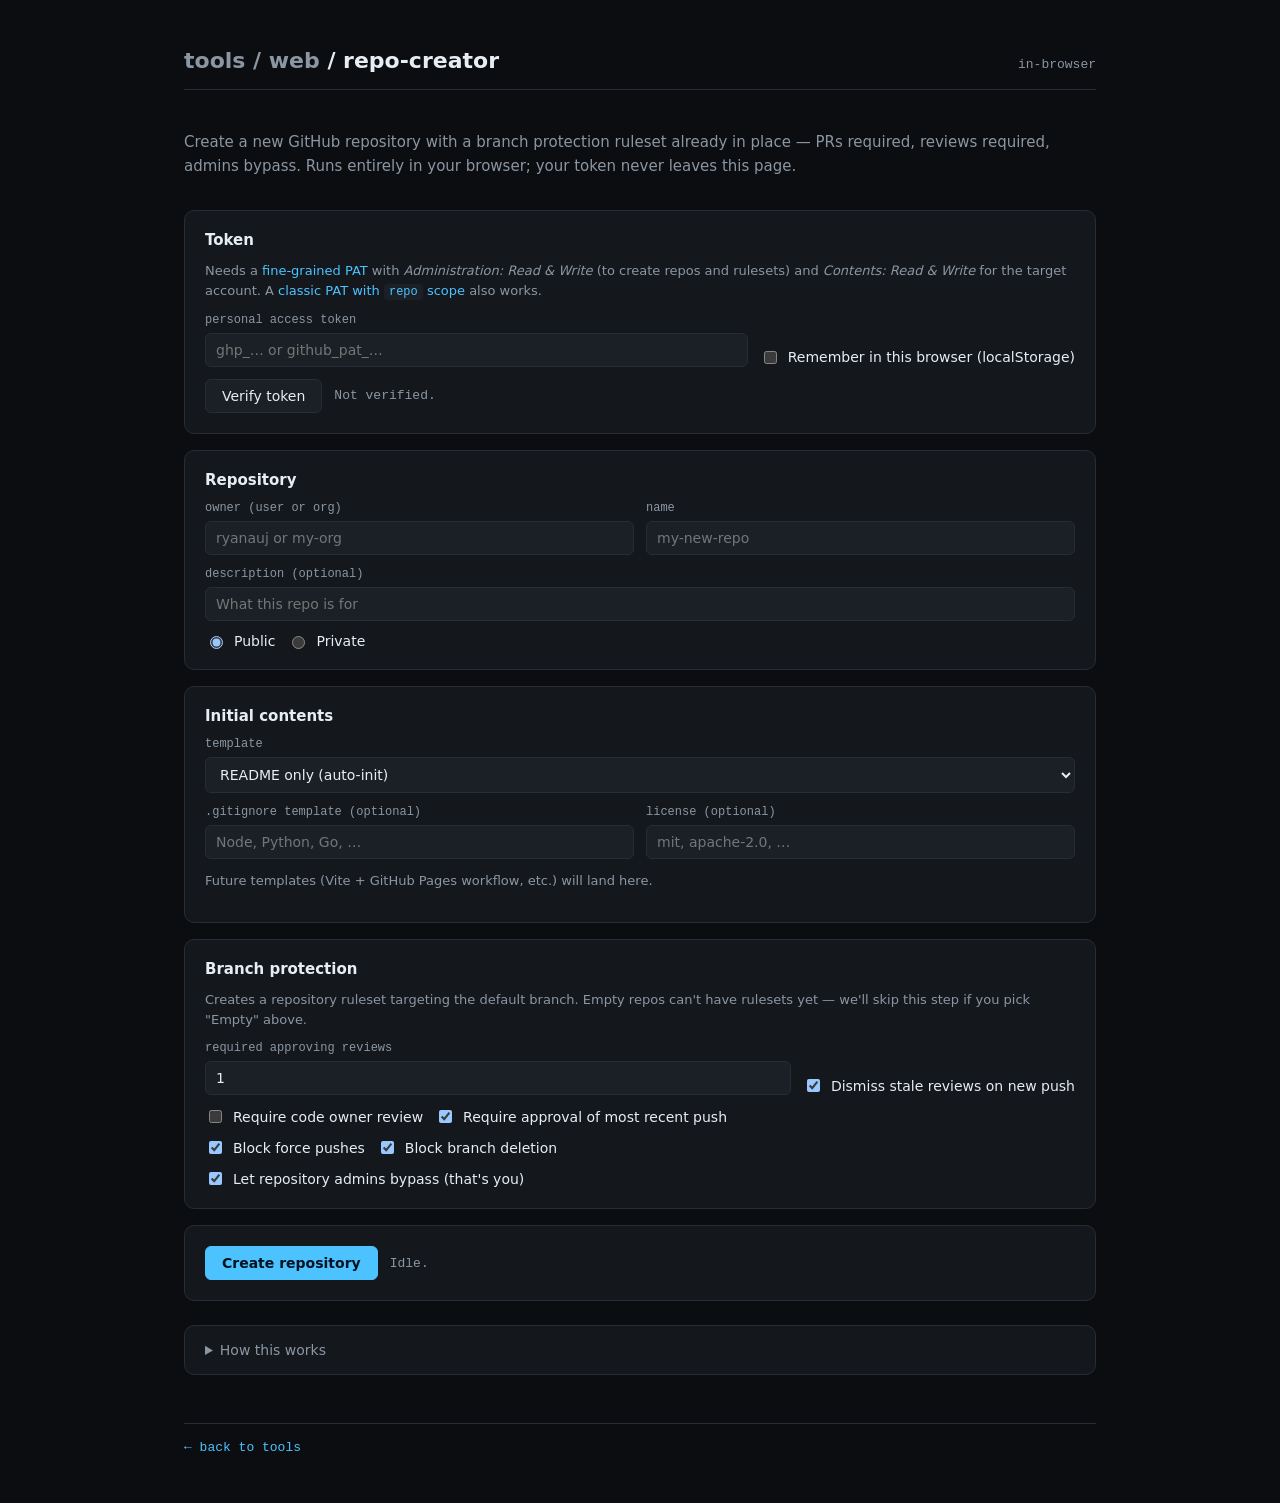
==== web/repo-creator/index.html @ 997384ac "Add repo-creator: in-browser GitHub repo + ruleset creator Creates a new repo and applies a default-" ====
<!doctype html>
<html lang="en">
<head>
  <meta charset="utf-8">
  <meta name="viewport" content="width=device-width, initial-scale=1">
  <title>repo creator</title>
  <link rel="stylesheet" href="../styles.css">
  <link rel="stylesheet" href="styles.css">
</head>
<body>
  <div class="container">
    <header class="site-header">
      <h1><a href="../" class="back">tools / web</a> / repo-creator</h1>
      <span class="meta">in-browser</span>
    </header>

    <p class="lede">
      Create a new GitHub repository with a branch protection ruleset already in place — PRs required, reviews required, admins bypass. Runs entirely in your browser; your token never leaves this page.
    </p>

    <section class="panel">
      <h2>Token</h2>
      <p class="hint">
        Needs a <a href="https://github.com/settings/tokens?type=beta" target="_blank" rel="noreferrer">fine-grained PAT</a> with
        <em>Administration: Read &amp; Write</em> (to create repos and rulesets) and <em>Contents: Read &amp; Write</em> for the target account.
        A <a href="https://github.com/settings/tokens/new?scopes=repo,admin:org" target="_blank" rel="noreferrer">classic PAT with <code>repo</code> scope</a> also works.
      </p>
      <div class="row">
        <label class="grow">
          <span>Personal access token</span>
          <input type="password" id="token" autocomplete="off" spellcheck="false" placeholder="ghp_… or github_pat_…">
        </label>
        <label class="check">
          <input type="checkbox" id="remember-token">
          <span>Remember in this browser (localStorage)</span>
        </label>
      </div>
      <div class="row">
        <button type="button" id="verify-btn">Verify token</button>
        <div class="status" id="token-status">Not verified.</div>
      </div>
    </section>

    <section class="panel">
      <h2>Repository</h2>
      <div class="row">
        <label class="grow">
          <span>Owner (user or org)</span>
          <input type="text" id="owner" placeholder="ryanauj or my-org" spellcheck="false">
        </label>
        <label class="grow">
          <span>Name</span>
          <input type="text" id="name" placeholder="my-new-repo" spellcheck="false">
        </label>
      </div>
      <label class="block">
        <span>Description (optional)</span>
        <input type="text" id="description" placeholder="What this repo is for">
      </label>
      <div class="row">
        <label class="check">
          <input type="radio" name="visibility" value="public" checked>
          <span>Public</span>
        </label>
        <label class="check">
          <input type="radio" name="visibility" value="private">
          <span>Private</span>
        </label>
      </div>
    </section>

    <section class="panel">
      <h2>Initial contents</h2>
      <div class="row">
        <label class="grow">
          <span>Template</span>
          <select id="template">
            <option value="readme">README only (auto-init)</option>
            <option value="empty">Empty (you'll push the first commit)</option>
          </select>
        </label>
      </div>
      <div class="row">
        <label class="grow">
          <span>.gitignore template (optional)</span>
          <input type="text" id="gitignore" placeholder="Node, Python, Go, …" spellcheck="false">
        </label>
        <label class="grow">
          <span>License (optional)</span>
          <input type="text" id="license" placeholder="mit, apache-2.0, …" spellcheck="false">
        </label>
      </div>
      <p class="hint">
        Future templates (Vite + GitHub Pages workflow, etc.) will land here.
      </p>
    </section>

    <section class="panel">
      <h2>Branch protection</h2>
      <p class="hint">
        Creates a repository ruleset targeting the default branch.
        Empty repos can't have rulesets yet — we'll skip this step if you pick "Empty" above.
      </p>
      <div class="row">
        <label class="grow">
          <span>Required approving reviews</span>
          <input type="number" id="reviews" min="0" max="6" value="1">
        </label>
        <label class="check">
          <input type="checkbox" id="dismiss-stale" checked>
          <span>Dismiss stale reviews on new push</span>
        </label>
      </div>
      <div class="row">
        <label class="check">
          <input type="checkbox" id="require-codeowner">
          <span>Require code owner review</span>
        </label>
        <label class="check">
          <input type="checkbox" id="require-last-push" checked>
          <span>Require approval of most recent push</span>
        </label>
      </div>
      <div class="row">
        <label class="check">
          <input type="checkbox" id="block-force-push" checked>
          <span>Block force pushes</span>
        </label>
        <label class="check">
          <input type="checkbox" id="block-deletion" checked>
          <span>Block branch deletion</span>
        </label>
      </div>
      <div class="row">
        <label class="check">
          <input type="checkbox" id="admin-bypass" checked>
          <span>Let repository admins bypass (that's you)</span>
        </label>
      </div>
    </section>

    <section class="panel">
      <div class="row">
        <button type="button" id="create-btn" class="primary">Create repository</button>
        <div class="status" id="create-status">Idle.</div>
      </div>
    </section>

    <section class="panel log-panel" id="log-panel" hidden>
      <h2>Log</h2>
      <ol class="log" id="log"></ol>
      <div class="result" id="result" hidden></div>
    </section>

    <details class="about">
      <summary>How this works</summary>
      <p>
        The page talks to <code>api.github.com</code> directly using your PAT. The repository is created via
        <code>POST /user/repos</code> or <code>POST /orgs/{org}/repos</code>, then a
        <a href="https://docs.github.com/en/rest/repos/rules" target="_blank" rel="noreferrer">repository ruleset</a>
        is created on the default branch with <code>pull_request</code>, <code>non_fast_forward</code>, and
        <code>deletion</code> rules as configured.
      </p>
      <p>
        "Admin bypass" adds the repository <code>Admin</code> role (id 5) to the ruleset's <code>bypass_actors</code>,
        so anyone with admin (you, as the owner) can push or merge without going through the ruleset.
      </p>
      <p>
        Your token is kept in memory by default. The "Remember" checkbox stores it in this browser's
        <code>localStorage</code> — convenient, but anything running on this origin could read it.
      </p>
    </details>

    <footer class="footer">
      <a href="../">← back to tools</a>
    </footer>
  </div>

  <script src="app.js" type="module"></script>
</body>
</html>
---- web/styles.css ----
:root {
  color-scheme: dark;
  --bg: #0b0d10;
  --panel: #14181d;
  --panel-2: #1b2027;
  --border: #262d36;
  --text: #e6edf3;
  --muted: #8b96a3;
  --accent: #4cc2ff;
  --accent-2: #7ee787;
  --warn: #ffb454;
  --mono: ui-monospace, SFMono-Regular, "SF Mono", Menlo, Consolas, monospace;
  --sans: system-ui, -apple-system, "Segoe UI", Roboto, sans-serif;
}

* { box-sizing: border-box; }

html, body {
  margin: 0;
  background: var(--bg);
  color: var(--text);
  font-family: var(--sans);
  min-height: 100vh;
}

a { color: var(--accent); text-decoration: none; }
a:hover { text-decoration: underline; }

.container {
  max-width: 960px;
  margin: 0 auto;
  padding: 48px 24px;
}

.site-header {
  display: flex;
  justify-content: space-between;
  align-items: baseline;
  margin-bottom: 40px;
  border-bottom: 1px solid var(--border);
  padding-bottom: 16px;
}

.site-header h1 {
  margin: 0;
  font-size: 22px;
  font-weight: 600;
}

.site-header .meta {
  color: var(--muted);
  font-size: 13px;
  font-family: var(--mono);
}

.lede {
  color: var(--muted);
  margin: 0 0 32px;
  font-size: 15px;
  line-height: 1.6;
}

.tool-grid {
  display: grid;
  grid-template-columns: repeat(auto-fill, minmax(260px, 1fr));
  gap: 16px;
}

.tool-card {
  display: block;
  padding: 20px;
  background: var(--panel);
  border: 1px solid var(--border);
  border-radius: 10px;
  color: var(--text);
  transition: border-color 120ms, background 120ms;
}

.tool-card:hover {
  border-color: var(--accent);
  background: var(--panel-2);
  text-decoration: none;
}

.tool-card h2 {
  margin: 0 0 8px;
  font-size: 16px;
  font-weight: 600;
}

.tool-card p {
  margin: 0;
  color: var(--muted);
  font-size: 14px;
  line-height: 1.5;
}

.footer {
  margin-top: 48px;
  padding-top: 16px;
  border-top: 1px solid var(--border);
  color: var(--muted);
  font-size: 13px;
  font-family: var(--mono);
}
---- web/repo-creator/styles.css ----
.panel {
  background: var(--panel);
  border: 1px solid var(--border);
  border-radius: 10px;
  padding: 20px;
  margin-bottom: 16px;
}

.panel h2 {
  margin: 0 0 12px;
  font-size: 15px;
  font-weight: 600;
}

.hint {
  margin: 0 0 12px;
  color: var(--muted);
  font-size: 13px;
  line-height: 1.5;
}

.hint code {
  font-family: var(--mono);
  font-size: 12px;
  background: var(--panel-2);
  padding: 1px 5px;
  border-radius: 4px;
}

.row {
  display: flex;
  gap: 12px;
  align-items: flex-end;
  margin-bottom: 12px;
  flex-wrap: wrap;
}

.row:last-child {
  margin-bottom: 0;
}

label.grow {
  flex: 1 1 200px;
  display: flex;
  flex-direction: column;
  gap: 6px;
}

label.block {
  display: flex;
  flex-direction: column;
  gap: 6px;
  margin-bottom: 12px;
}

label.check {
  display: inline-flex;
  align-items: center;
  gap: 8px;
  font-size: 14px;
  color: var(--text);
  cursor: pointer;
  user-select: none;
}

label > span:not(.check span) {
  font-size: 12px;
  color: var(--muted);
  font-family: var(--mono);
  text-transform: lowercase;
}

input[type="text"],
input[type="password"],
input[type="number"],
select {
  background: var(--panel-2);
  border: 1px solid var(--border);
  color: var(--text);
  border-radius: 6px;
  padding: 8px 10px;
  font-family: var(--sans);
  font-size: 14px;
  width: 100%;
}

input[type="text"]:focus,
input[type="password"]:focus,
input[type="number"]:focus,
select:focus {
  outline: none;
  border-color: var(--accent);
}

button {
  background: var(--panel-2);
  color: var(--text);
  border: 1px solid var(--border);
  border-radius: 6px;
  padding: 8px 16px;
  font-family: var(--sans);
  font-size: 14px;
  cursor: pointer;
  transition: border-color 120ms, background 120ms;
}

button:hover:not(:disabled) {
  border-color: var(--accent);
}

button.primary {
  background: var(--accent);
  color: #001220;
  border-color: var(--accent);
  font-weight: 600;
}

button.primary:hover:not(:disabled) {
  background: #6fcfff;
}

button:disabled {
  opacity: 0.5;
  cursor: not-allowed;
}

.status {
  font-family: var(--mono);
  font-size: 13px;
  color: var(--muted);
  align-self: center;
}

.status.ok { color: var(--accent-2); }
.status.err { color: var(--warn); }
.status.working { color: var(--accent); }

.log {
  margin: 0;
  padding-left: 20px;
  font-family: var(--mono);
  font-size: 13px;
  line-height: 1.6;
}

.log li {
  margin-bottom: 4px;
}

.log .ok::marker { color: var(--accent-2); }
.log .err::marker { color: var(--warn); }
.log .skip { color: var(--muted); }
.log .err { color: var(--warn); }

.result {
  margin-top: 16px;
  padding: 12px;
  background: var(--panel-2);
  border: 1px solid var(--border);
  border-radius: 6px;
  font-size: 14px;
}

.result a {
  font-family: var(--mono);
  font-size: 13px;
}

.about {
  margin-top: 24px;
  background: var(--panel);
  border: 1px solid var(--border);
  border-radius: 10px;
  padding: 16px 20px;
}

.about summary {
  cursor: pointer;
  color: var(--muted);
  font-size: 14px;
}

.about p {
  color: var(--muted);
  font-size: 13px;
  line-height: 1.6;
  margin: 12px 0 0;
}

.about code {
  font-family: var(--mono);
  font-size: 12px;
  background: var(--panel-2);
  padding: 1px 5px;
  border-radius: 4px;
}

.back {
  color: var(--muted);
}
.back:hover {
  color: var(--accent);
}
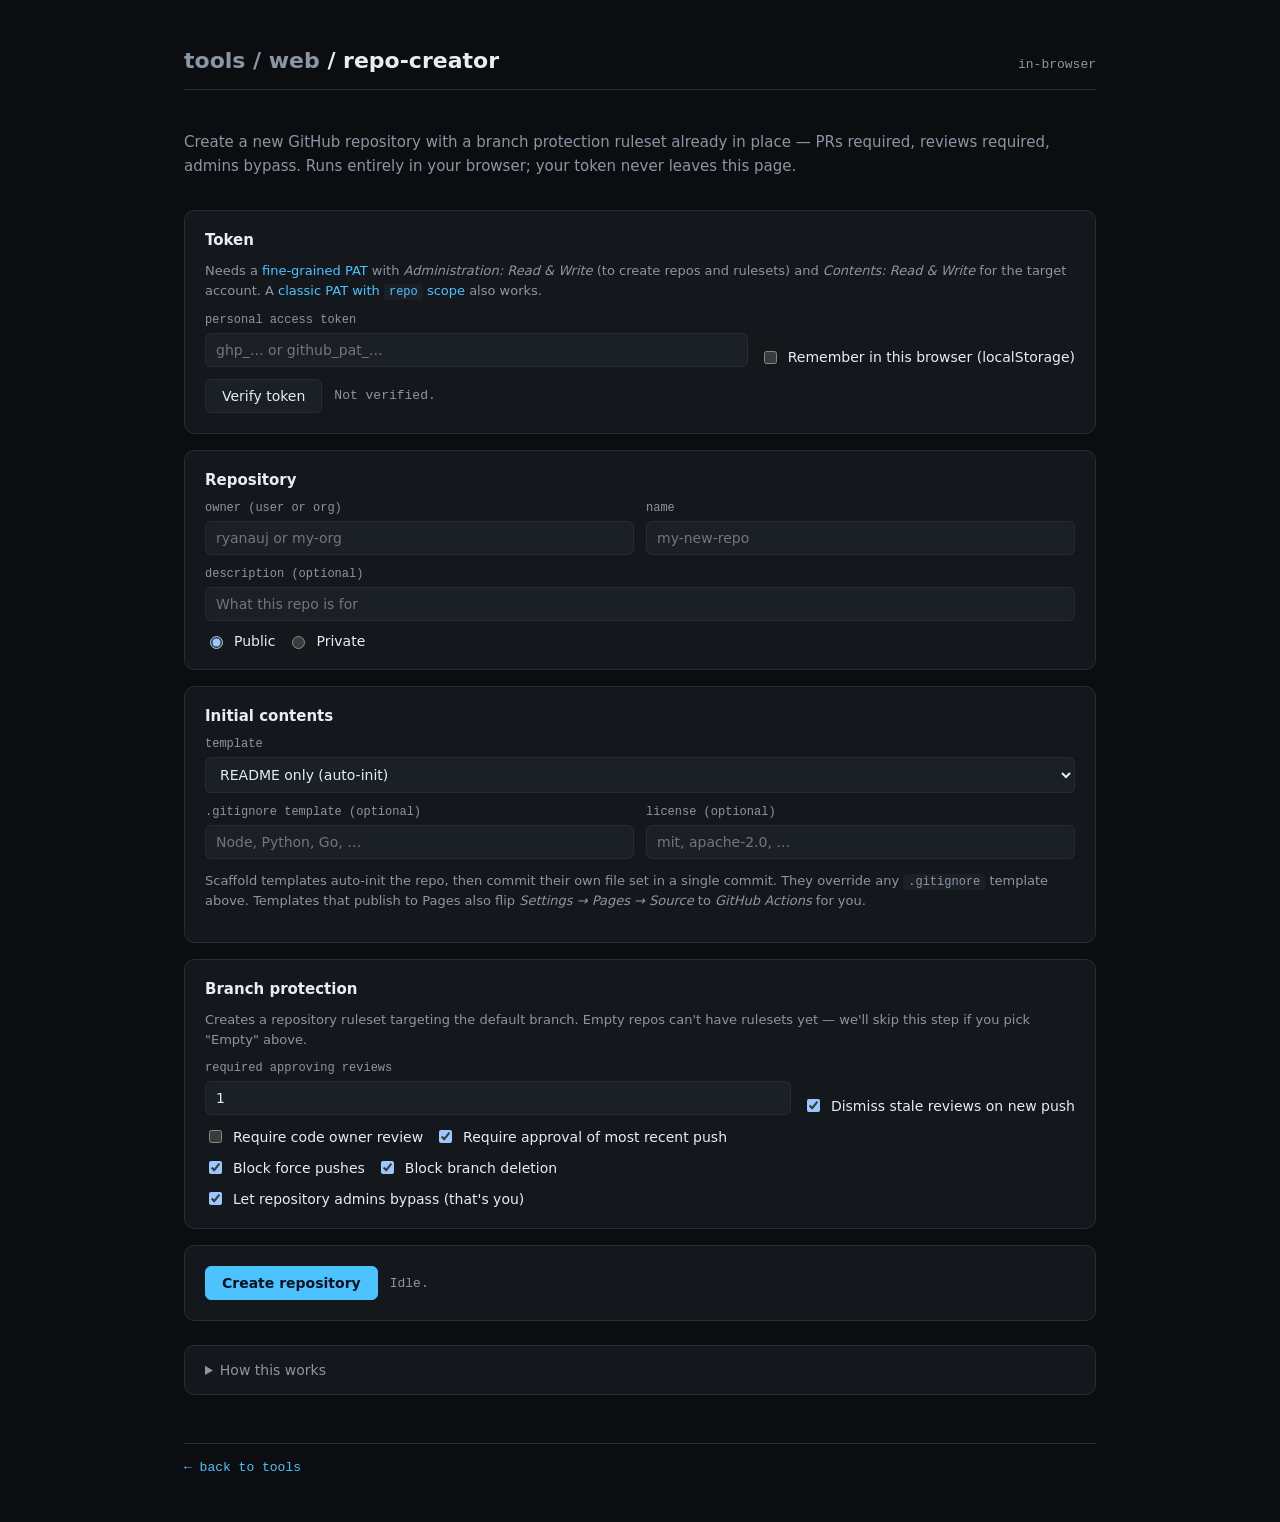
==== commit f98fb0ff: "repo-creator: add Vite + React + TS + pnpm + Pages template Scaffold templates live under templates/" ====
--- a/web/repo-creator/index.html
+++ b/web/repo-creator/index.html
@@ -77,6 +77,7 @@
           <select id="template">
             <option value="readme">README only (auto-init)</option>
             <option value="empty">Empty (you'll push the first commit)</option>
+            <option value="vite-react-ts">Vite + React + TypeScript + pnpm + GH Pages</option>
           </select>
         </label>
       </div>
@@ -91,7 +92,9 @@
         </label>
       </div>
       <p class="hint">
-        Future templates (Vite + GitHub Pages workflow, etc.) will land here.
+        Scaffold templates auto-init the repo, then commit their own file set in a single
+        commit. They override any <code>.gitignore</code> template above.
+        Templates that publish to Pages also flip <em>Settings → Pages → Source</em> to <em>GitHub Actions</em> for you.
       </p>
     </section>
 
